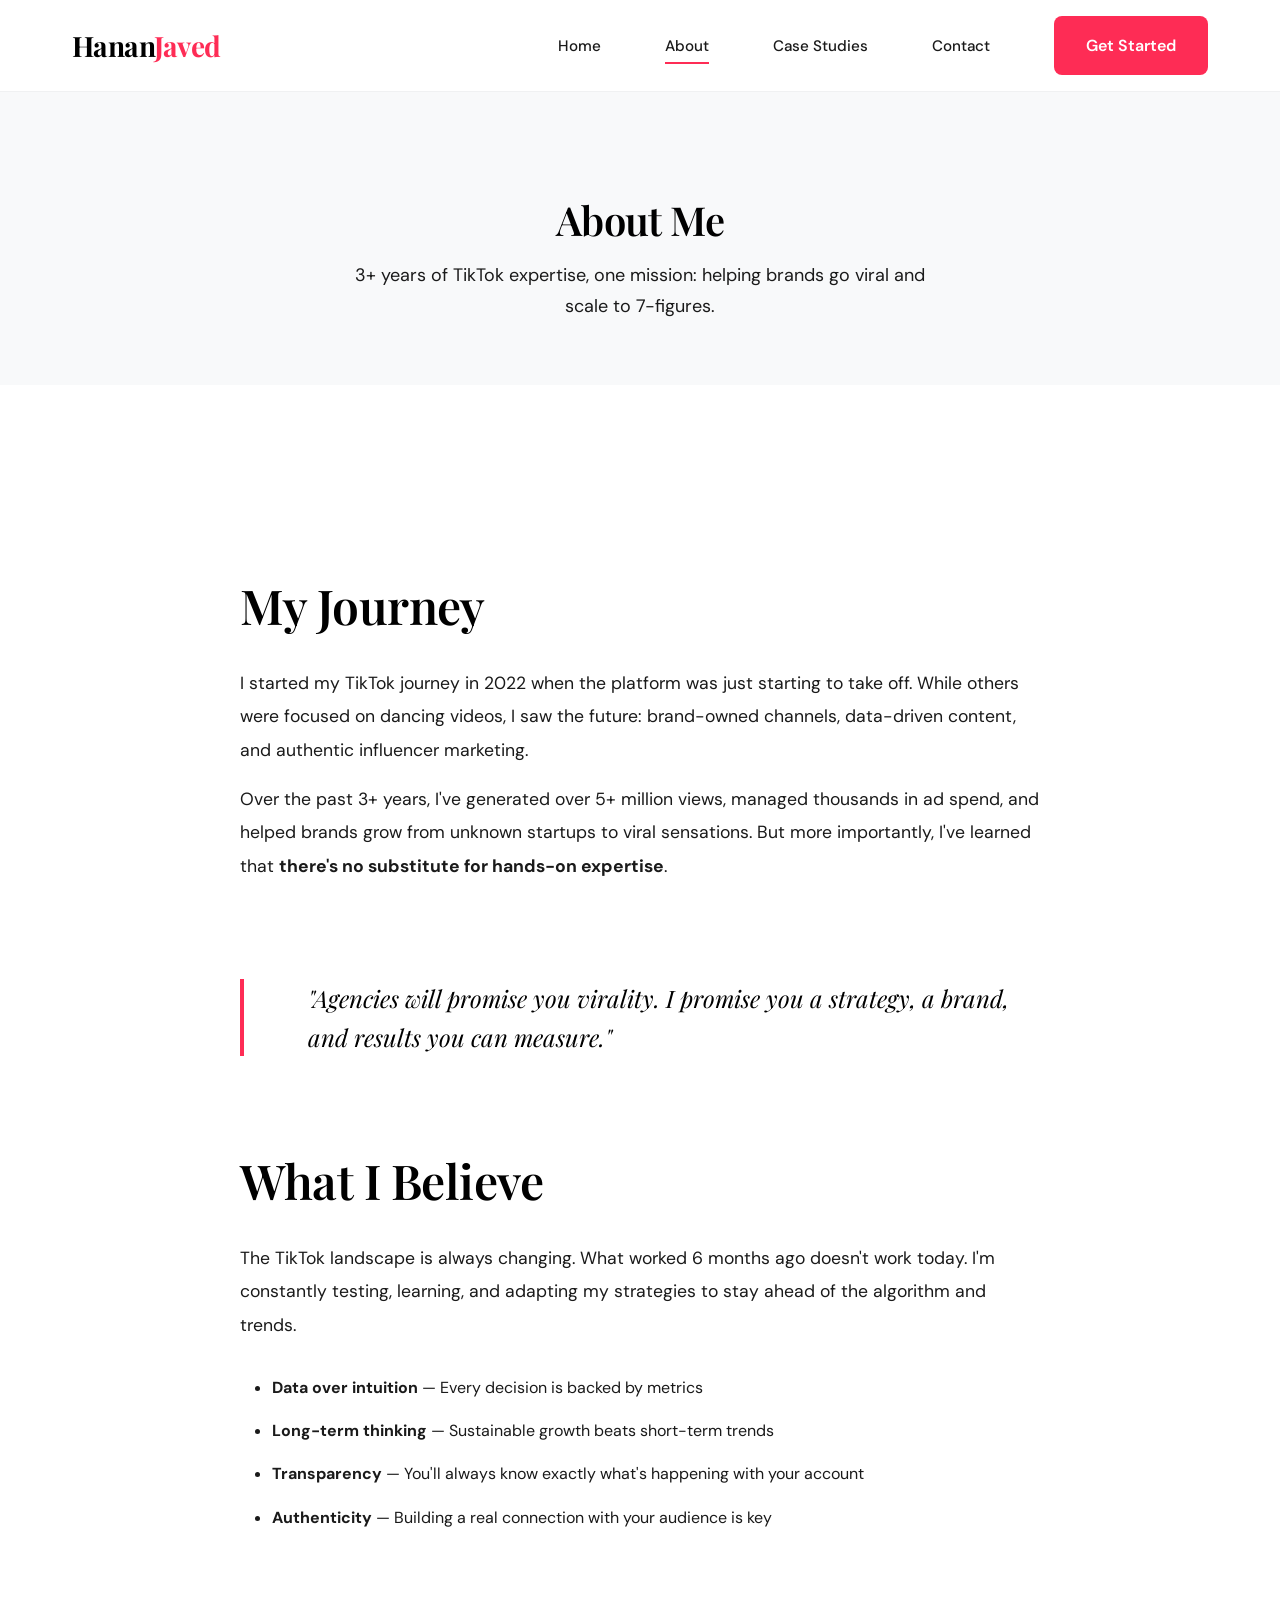
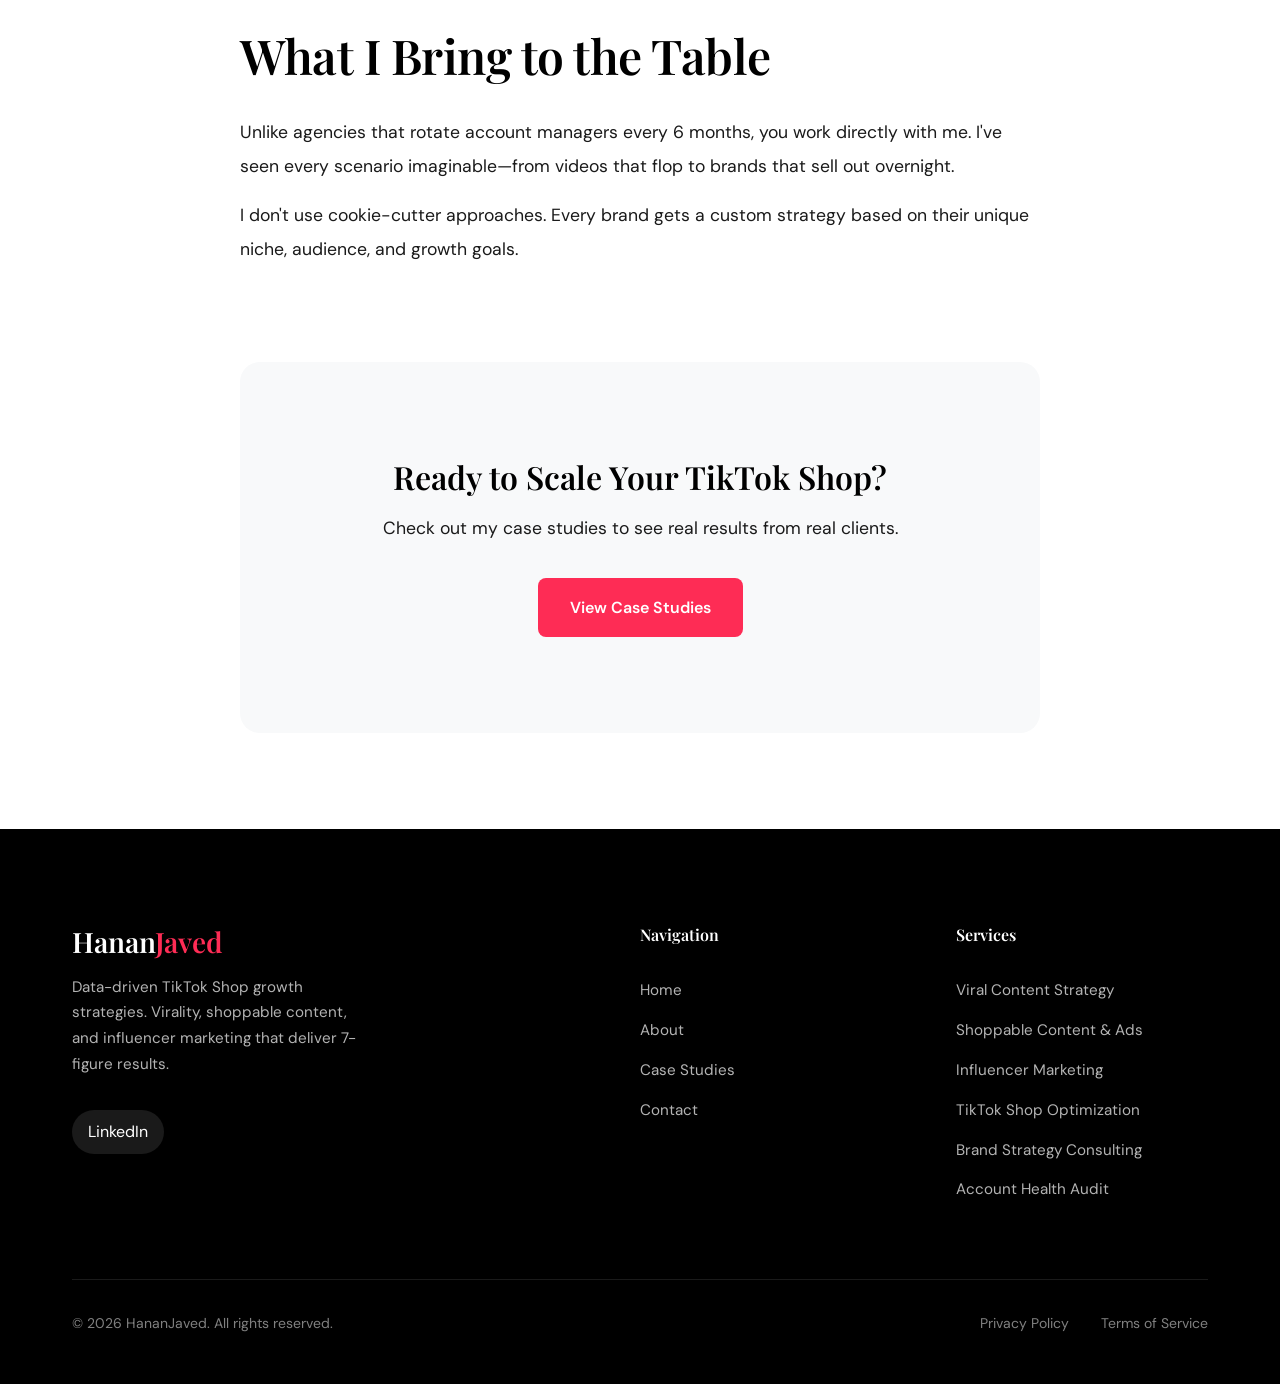
==== about.html @ c7233137 "initial website" ====
<!DOCTYPE html>
<html lang="en">
<head>
  <meta charset="UTF-8">
  <meta name="viewport" content="width=device-width, initial-scale=1.0">
  <meta name="description" content="Learn about my 5+ years of experience scaling brands on TikTok Shop to 7-figures through viral content and influencer marketing.">
  <title>About Me | HananJaved - TikTok Shop Growth Specialist</title>
  <link rel="stylesheet" href="styles.css">
</head>
<body>
  <!-- Navigation -->
  <nav class="nav">
    <div class="container">
      <div class="nav__inner">
        <a href="index.html" class="nav__logo">Hanan<span>Javed</span></a>
        <ul class="nav__links">
          <li><a href="index.html" class="nav__link">Home</a></li>
          <li><a href="about.html" class="nav__link active">About</a></li>
          <li><a href="case-studies.html" class="nav__link">Case Studies</a></li>
          <li><a href="contact.html" class="nav__link">Contact</a></li>
          <li><a href="contact.html" class="btn btn--primary nav__cta">Get Started</a></li>
        </ul>
        <button class="nav__mobile-toggle" aria-label="Toggle menu">
          <span></span>
          <span></span>
          <span></span>
        </button>
      </div>
    </div>
  </nav>

  <!-- Page Header -->
  <header class="page-header">
    <div class="container">
      <h1 class="hidden-element">About Me</h1>
      <p class="hidden-element hidden-element--fade">3+ years of TikTok expertise, one mission: helping brands go viral and scale to 7-figures.</p>
    </div>
  </header>

  <!-- About Content -->
  <section class="about-page">
    <div class="container">
      <div class="about-page__content">
        <h2 class="hidden-element">My Journey</h2>
        <p class="hidden-element hidden-element--fade">I started my TikTok journey in 2022 when the platform was just starting to take off. While others were focused on dancing videos, I saw the future: brand-owned channels, data-driven content, and authentic influencer marketing.</p>
        <p class="hidden-element hidden-element--fade">Over the past 3+ years, I've generated over 5+ million views, managed thousands in ad spend, and helped brands grow from unknown startups to viral sensations. But more importantly, I've learned that <strong>there's no substitute for hands-on expertise</strong>.</p>

        <blockquote class="about-page__quote hidden-element">
          "Agencies will promise you virality. I promise you a strategy, a brand, and results you can measure."
        </blockquote>

        <h2 class="hidden-element">What I Believe</h2>
        <p class="hidden-element hidden-element--fade">The TikTok landscape is always changing. What worked 6 months ago doesn't work today. I'm constantly testing, learning, and adapting my strategies to stay ahead of the algorithm and trends.</p>
        
        <ul class="hidden-element hidden-element--fade">
          <li><strong>Data over intuition</strong> — Every decision is backed by metrics</li>
          <li><strong>Long-term thinking</strong> — Sustainable growth beats short-term trends</li>
          <li><strong>Transparency</strong> — You'll always know exactly what's happening with your account</li>
          <li><strong>Authenticity</strong> — Building a real connection with your audience is key</li>
        </ul>

        <h2 class="hidden-element">What I Bring to the Table</h2>
        <p class="hidden-element hidden-element--fade">Unlike agencies that rotate account managers every 6 months, you work directly with me. I've seen every scenario imaginable—from videos that flop to brands that sell out overnight.</p>
        <p class="hidden-element hidden-element--fade">I don't use cookie-cutter approaches. Every brand gets a custom strategy based on their unique niche, audience, and growth goals.</p>

        <div class="about-page__cta hidden-element">
          <h3>Ready to Scale Your TikTok Shop?</h3>
          <p>Check out my case studies to see real results from real clients.</p>
          <a href="case-studies.html" class="btn btn--primary">View Case Studies</a>
        </div>
      </div>
    </div>
  </section>

  <!-- Footer -->
  <footer class="footer">
    <div class="container">
      <div class="footer__grid">
        <div class="footer__brand">
          <h3>Hanan<span>Javed</span></h3>
          <p>Data-driven TikTok Shop growth strategies. Virality, shoppable content, and influencer marketing that deliver 7-figure results.</p>
          <div class="footer__social">
            <a href="https://www.linkedin.com/in/hanan-j-809ba8284" aria-label="LinkedIn">LinkedIn</a>
          </div>
        </div>
        <div class="footer__column collapsed">
          <h4 class="footer__title">Navigation</h4>
          <ul class="footer__links">
            <li><a href="index.html">Home</a></li>
            <li><a href="about.html">About</a></li>
            <li><a href="case-studies.html">Case Studies</a></li>
            <li><a href="contact.html">Contact</a></li>
          </ul>
        </div>
        <div class="footer__column collapsed">
          <h4 class="footer__title">Services</h4>
          <ul class="footer__links">
            <li><a href="contact.html">Viral Content Strategy</a></li>
            <li><a href="contact.html">Shoppable Content & Ads</a></li>
            <li><a href="contact.html">Influencer Marketing</a></li>
            <li><a href="contact.html">TikTok Shop Optimization</a></li>
            <li><a href="contact.html">Brand Strategy Consulting</a></li>
            <li><a href="contact.html">Account Health Audit</a></li>
          </ul>
        </div>
      </div>
      <div class="footer__bottom">
        <p class="footer__copyright">© 2026 HananJaved. All rights reserved.</p>
        <div class="footer__legal">
          <a href="privacy.html">Privacy Policy</a>
          <a href="terms.html">Terms of Service</a>
        </div>
      </div>
    </div>
  </footer>

  <script src="app.js"></script>
</body>
</html>
---- styles.css ----
/* ========================================
   TIKTOK SHOP GROWTH SPECIALIST PORTFOLIO
   Premium Design System v1.0
   ======================================== */

@import url('https://fonts.googleapis.com/css2?family=Playfair+Display:wght@400;500;600;700&family=DM+Sans:wght@400;500;600;700&display=swap');

:root {
  /* Colors */
  --bg-primary: #FFFFFF;
  --bg-secondary: #F8F9FA;
  --text-primary: #000000;
  --text-secondary: #1A1A1A;
  --accent-action: #FE2C55;
  --accent-secondary: #25F4EE;
  
  /* Typography */
  --font-heading: 'Playfair Display', Georgia, serif;
  --font-body: 'DM Sans', -apple-system, BlinkMacSystemFont, sans-serif;
  
  /* Spacing */
  --space-xs: 0.5rem;
  --space-sm: 1rem;
  --space-md: 2rem;
  --space-lg: 4rem;
  --space-xl: 6rem;
  --space-2xl: 8rem;
  
  /* Transitions */
  --transition-fast: 0.2s ease;
  --transition-smooth: 0.4s cubic-bezier(0.25, 0.8, 0.25, 1);
  --transition-bounce: 0.6s cubic-bezier(0.25, 0.8, 0.25, 1);
  
  /* Shadows */
  --shadow-sm: 0 2px 8px rgba(11, 19, 43, 0.06);
  --shadow-md: 0 4px 20px rgba(11, 19, 43, 0.1);
  --shadow-lg: 0 8px 40px rgba(11, 19, 43, 0.14);
  --shadow-glow: 0 0 40px rgba(255, 153, 0, 0.25);
}

/* Reset & Base */
*, *::before, *::after {
  box-sizing: border-box;
  margin: 0;
  padding: 0;
}

html {
  scroll-behavior: smooth;
  -webkit-font-smoothing: antialiased;
  -moz-osx-font-smoothing: grayscale;
}

body {
  font-family: var(--font-body);
  font-size: 16px;
  line-height: 1.7;
  color: var(--text-secondary);
  background-color: var(--bg-primary);
  overflow-x: hidden;
}

/* Typography */
h1, h2, h3, h4, h5, h6 {
  font-family: var(--font-heading);
  color: var(--text-primary);
  font-weight: 600;
  line-height: 1.2;
}

h1 { font-size: clamp(2.5rem, 5.5vw, 4.5rem); letter-spacing: -0.02em; }
h2 { font-size: clamp(2rem, 4vw, 3rem); letter-spacing: -0.01em; }
h3 { font-size: clamp(1.5rem, 2.5vw, 2rem); }
h4 { font-size: 1.25rem; }

p { margin-bottom: 1rem; }

p:last-child { margin-bottom: 0; }

a {
  color: var(--accent-action);
  text-decoration: none;
  transition: color var(--transition-fast);
  cursor: none;
}

a:hover { color: var(--text-primary); }

img {
  max-width: 100%;
  height: auto;
  display: block;
}

/* Layout */
.container {
  width: 100%;
  max-width: 1200px;
  margin: 0 auto;
  padding: 0 var(--space-md);
}

.section {
  padding: var(--space-xl) 0;
}

.section--alt { background-color: var(--bg-secondary); }

.section--dark {
  background: var(--text-primary);
  color: white;
}

.section--dark h2,
.section--dark h3 {
  color: white;
}

/* Navigation */
.nav {
  position: fixed;
  top: 0;
  left: 0;
  right: 0;
  z-index: 1000;
  background: rgba(255, 255, 255, 0.92);
  backdrop-filter: blur(20px);
  border-bottom: 1px solid rgba(11, 19, 43, 0.06);
  transition: all var(--transition-smooth);
}

.nav.scrolled {
  background: rgba(255, 255, 255, 0.98);
  box-shadow: var(--shadow-sm);
}

.nav__inner {
  display: flex;
  justify-content: center; /* Center the links */
  align-items: center;
  padding: 1rem 0;
  position: relative;
}

.nav__logo {
  font-family: var(--font-heading);
  font-size: 1.75rem;
  font-weight: 700;
  color: var(--text-primary);
  letter-spacing: -0.02em;
  margin-right: auto; /* Push links to center */
}

.nav__logo span { 
  color: var(--accent-action); 
}

.nav__links {
  display: flex;
  gap: var(--space-lg);
  list-style: none;
  align-items: center;
}

.nav__link {
  color: var(--text-secondary);
  font-weight: 500;
  font-size: 0.95rem;
  position: relative;
  padding: 0.5rem 0;
}

.nav__link::after {
  content: '';
  position: absolute;
  bottom: 0;
  left: 0;
  width: 0;
  height: 2px;
  background: var(--accent-action);
  transition: width var(--transition-smooth);
}

.nav__link:hover::after,
.nav__link.active::after { width: 100%; }

.nav__cta {
  display: none;
}

@media (min-width: 768px) {
  .nav__cta { 
    display: block;
    margin-left: auto; /* Push links to center from the other side */
  }
}

/* Mobile Menu */
.nav__mobile-toggle {
  display: none;
  background: none;
  border: none;
  cursor: pointer;
  padding: var(--space-xs);
  z-index: 1001;
}

.nav__mobile-toggle span {
  display: block;
  width: 26px;
  height: 2px;
  background: var(--text-primary);
  margin: 6px 0;
  transition: var(--transition-fast);
}

.nav__mobile-toggle.active span:nth-child(1) {
  transform: rotate(45deg) translate(5px, 5px);
}

.nav__mobile-toggle.active span:nth-child(2) {
  opacity: 0;
}

.nav__mobile-toggle.active span:nth-child(3) {
  transform: rotate(-45deg) translate(5px, -5px);
}

@media (max-width: 767px) {
  /* Navigation */
  .nav__inner {
    padding: 0.75rem 0;
    position: relative;
    display: flex;
    justify-content: center;
    align-items: center;
  }
  
  .nav__logo {
    font-size: 1.35rem;
    margin: 0 auto;
    text-align: center;
  }
  
  /* Show mobile toggle */
  .nav__mobile-toggle { 
    display: flex !important;
    flex-direction: column !important;
    justify-content: center !important;
    align-items: center !important;
    width: 40px !important;
    height: 40px !important;
    background: rgba(11, 19, 43, 0.05) !important; /* Very subtle background to show button area */
    border: 1px solid rgba(11, 19, 43, 0.1) !important;
    border-radius: 50% !important;
    cursor: pointer !important;
    z-index: 1002 !important;
    position: absolute !important;
    right: 1rem !important;
    top: 50% !important;
    transform: translateY(-50%) !important;
  }
  
  .nav__mobile-toggle span {
    display: block !important;
    width: 22px !important;
    height: 2.5px !important;
    background-color: var(--text-primary) !important;
    margin: 3px 0 !important;
    transition: all 0.3s ease !important;
    border-radius: 2px !important;
    position: relative !important;
    opacity: 1 !important;
    visibility: visible !important;
  }
  
  .nav__mobile-toggle.active span:nth-child(1) {
    transform: translate(-50%, -50%) rotate(45deg) !important;
    position: absolute !important;
    top: 50% !important;
    left: 50% !important;
    margin: 0 !important;
  }
  
  .nav__mobile-toggle.active span:nth-child(2) {
    opacity: 0 !important;
  }
  
  .nav__mobile-toggle.active span:nth-child(3) {
    transform: translate(-50%, -50%) rotate(-45deg) !important;
    position: absolute !important;
    top: 50% !important;
    left: 50% !important;
    margin: 0 !important;
  }
  
  /* Mobile Navigation Links */
  .nav__links {
    display: flex !important;
    position: fixed !important;
    top: 0 !important;
    left: 0 !important;
    right: 0 !important;
    bottom: 0 !important;
    width: 100% !important;
    height: 100vh !important;
    background: linear-gradient(180deg, var(--bg-primary) 0%, var(--bg-secondary) 100%) !important;
    flex-direction: column !important;
    justify-content: center !important;
    align-items: center !important;
    padding: 100px 2rem 3rem !important;
    gap: 0 !important;
    transform: translateX(100%) !important;
    opacity: 0 !important;
    pointer-events: none !important;
    transition: all 0.4s ease !important;
    z-index: 1000 !important;
    overflow-y: auto !important;
  }
  
  .nav__links.open {
    transform: translateX(0) !important;
    opacity: 1 !important;
    pointer-events: all !important;
  }
  
  .nav__links li {
    width: 100%;
    max-width: 300px;
    text-align: center;
    border-bottom: 1px solid rgba(11, 19, 43, 0.1);
    list-style: none;
  }
  
  .nav__links li:last-child {
    border-bottom: none;
  }
  
  .nav__link {
    display: block;
    font-size: 1.5rem;
    font-weight: 600;
    color: var(--text-primary);
    padding: 1.25rem 0;
    width: 100%;
    text-decoration: none;
    transition: color 0.2s;
  }
  
  .nav__link:hover {
    color: var(--accent-action);
  }
  
  .nav__link::after {
    display: none;
  }
  
  .nav__links .nav__cta {
    display: inline-flex !important;
    margin-top: 1.5rem;
    width: 100%;
    max-width: 280px;
    justify-content: center;
    text-decoration: none;
  }
}

/* Buttons */
.btn {
  display: inline-flex;
  align-items: center;
  justify-content: center;
  padding: 1rem 2rem;
  font-family: var(--font-body);
  font-size: 1rem;
  font-weight: 600;
  border: none;
  border-radius: 8px;
  cursor: pointer;
  transition: all 0.3s cubic-bezier(0.25, 0.8, 0.25, 1);
  position: relative;
  overflow: hidden;
}

.btn::before {
  content: '';
  position: absolute;
  top: 0;
  left: 0;
  right: 0;
  bottom: 0;
  background: linear-gradient(45deg, transparent 40%, rgba(255,255,255,0.2) 50%, transparent 60%);
  transform: translateX(-100%);
  transition: transform 0.6s;
}

.btn:hover::before {
  transform: translateX(100%);
}

.btn--primary {
  background: var(--accent-action);
  color: white;
}

.btn--primary:hover {
  transform: scale(1.03);
  box-shadow: var(--shadow-glow);
}

.btn--primary:active {
  transform: scale(0.98);
}

.btn--secondary {
  background: transparent;
  color: var(--text-primary);
  border: 2px solid var(--text-primary);
}

.btn--secondary:hover {
  background: var(--text-primary);
  color: white;
  transform: scale(1.03);
}

.btn--secondary:active {
  transform: scale(0.98);
}

/* Hero Section */
.hero {
  min-height: 100vh;
  display: flex;
  align-items: center;
  padding-top: 100px;
  background: linear-gradient(180deg, var(--bg-primary) 0%, var(--bg-secondary) 100%);
  position: relative;
  overflow: hidden;
}

.hero::before {
  content: '';
  position: absolute;
  top: -30%;
  right: -10%;
  width: 800px;
  height: 800px;
  background: radial-gradient(circle, rgba(255, 153, 0, 0.06) 0%, transparent 70%);
  border-radius: 50%;
}

.hero::after {
  content: '';
  position: absolute;
  bottom: 0;
  left: 0;
  right: 0;
  height: 150px;
  background: linear-gradient(to top, var(--bg-secondary), transparent);
}

.hero__content {
  max-width: 600px;
  position: relative;
  z-index: 1;
}

.hero__badge {
  display: inline-flex;
  align-items: center;
  gap: 0.5rem;
  padding: 0.5rem 1rem;
  background: rgba(255, 153, 0, 0.1);
  color: var(--accent-action);
  font-weight: 600;
  font-size: 0.85rem;
  border-radius: 50px;
  margin-bottom: var(--space-md);
  border: 1px solid rgba(255, 153, 0, 0.2);
}

.hero__badge::before {
  content: '★';
}

.hero__title {
  margin-bottom: var(--space-md);
  line-height: 1.1;
}

.hero__title .highlight {
  color: var(--accent-action);
  position: relative;
}

.hero__title .highlight::after {
  content: '';
  position: absolute;
  bottom: 5px;
  left: 0;
  right: 0;
  height: 8px;
  background: rgba(255, 153, 0, 0.2);
  z-index: -1;
}

.hero__subtitle {
  font-size: 1.25rem;
  color: var(--text-secondary);
  margin-bottom: var(--space-lg);
  max-width: 550px;
  line-height: 1.8;
}

.hero__ctas {
  display: flex;
  gap: var(--space-sm);
  flex-wrap: wrap;
}

/* Hero Visual Elements */
.hero > .container {
  display: flex;
  align-items: center;
  justify-content: space-between;
  width: 100%;
  position: relative;
  z-index: 1;
}

.hero__visuals {
  position: relative;
  width: 450px;
  height: 400px;
  display: none;
}

/* Mobile stats - hidden on desktop */
.hero__mobile-stats {
  display: none;
}

@media (min-width: 992px) {
  .hero__visuals {
    display: block;
  }
  
  .hero__mobile-stats {
    display: none;
  }
}

.hero__stat-card {
  position: absolute;
  background: white;
  padding: 1.25rem 1.5rem;
  border-radius: 12px;
  box-shadow: var(--shadow-md);
  z-index: 2;
}

.hero__stat-card--1 {
  top: 10%;
  right: 10%;
  animation: float 4s ease-in-out infinite;
}

.hero__stat-card--2 {
  top: 45%;
  right: 0;
  animation: float 4s ease-in-out infinite 0.5s;
}

.hero__stat-card--3 {
  bottom: 10%;
  right: 20%;
  animation: float 4s ease-in-out infinite 1s;
}

.hero__stat-card--4 {
  bottom: 40%;
  right: 35%;
  animation: float 4s ease-in-out infinite 1.5s;
}

.hero__stat-value {
  font-family: var(--font-heading);
  font-size: 1.75rem;
  font-weight: 700;
  color: var(--accent-action);
  line-height: 1;
}

.hero__stat-label {
  font-size: 0.8rem;
  color: var(--text-secondary);
  margin-top: 0.25rem;
}

.hero__shape {
  position: absolute;
  border-radius: 50%;
  opacity: 0.6;
}

.hero__shape--1 {
  width: 120px;
  height: 120px;
  background: linear-gradient(135deg, rgba(255, 153, 0, 0.2) 0%, rgba(255, 153, 0, 0.05) 100%);
  top: 20%;
  right: 30%;
  animation: pulse 3s ease-in-out infinite;
}

.hero__shape--2 {
  width: 80px;
  height: 80px;
  background: linear-gradient(135deg, rgba(35, 47, 62, 0.1) 0%, rgba(35, 47, 62, 0.02) 100%);
  bottom: 30%;
  right: 10%;
  animation: pulse 3s ease-in-out infinite 0.5s;
}

.hero__shape--3 {
  width: 50px;
  height: 50px;
  background: linear-gradient(135deg, rgba(255, 153, 0, 0.15) 0%, rgba(255, 153, 0, 0.02) 100%);
  top: 60%;
  right: 40%;
  animation: pulse 3s ease-in-out infinite 1s;
}

@keyframes float {
  0%, 100% { transform: translateY(0); }
  50% { transform: translateY(-10px); }
}

@keyframes pulse {
  0%, 100% { transform: scale(1); opacity: 0.6; }
  50% { transform: scale(1.05); opacity: 0.8; }
}

.hero__scroll {
  position: absolute;
  bottom: 2rem;
  left: 50%;
  transform: translateX(-50%);
  display: flex;
  flex-direction: column;
  align-items: center;
  gap: 0.5rem;
  color: var(--text-secondary);
  font-size: 0.85rem;
  animation: float 2s ease-in-out infinite;
}

.hero__scroll-line {
  width: 1px;
  height: 40px;
  background: linear-gradient(to bottom, var(--accent-action), transparent);
}

@keyframes float {
  0%, 100% { transform: translateX(-50%) translateY(0); }
  50% { transform: translateX(-50%) translateY(8px); }
}

/* About Section */
.about {
  background: var(--bg-primary);
}

.about__grid {
  display: grid;
  grid-template-columns: 1fr;
  gap: var(--space-xl);
  align-items: center;
}

@media (min-width: 768px) {
  .about__grid {
    grid-template-columns: 1fr 1.2fr;
  }
}

.about__image {
  position: relative;
}

.about__image-wrapper {
  position: relative;
  border-radius: 16px;
  overflow: hidden;
  box-shadow: var(--shadow-lg);
}

.about__image-wrapper img {
  width: 100%;
  height: 500px;
  object-fit: cover;
  filter: grayscale(10%);
  transition: filter var(--transition-smooth);
}

.about__image-wrapper:hover img {
  filter: grayscale(0%);
}

.about__image-accent {
  position: absolute;
  top: 20px;
  left: 20px;
  right: -20px;
  bottom: -20px;
  border: 3px solid var(--accent-action);
  border-radius: 16px;
  z-index: -1;
}

.about__years {
  position: absolute;
  bottom: -20px;
  right: -20px;
  background: var(--accent-action);
  color: white;
  padding: 1.5rem 2rem;
  border-radius: 12px;
  box-shadow: var(--shadow-md);
}

.about__years-number {
  font-family: var(--font-heading);
  font-size: 2.5rem;
  font-weight: 700;
  line-height: 1;
}

.about__years-label {
  font-size: 0.85rem;
  opacity: 0.9;
}

.about__content h2 {
  margin-bottom: var(--space-md);
}

.about__content p {
  font-size: 1.1rem;
  margin-bottom: var(--space-md);
  color: var(--text-secondary);
}

.about__content .highlight-text {
  font-size: 1.25rem;
  color: var(--text-primary);
  font-weight: 500;
  border-left: 3px solid var(--accent-action);
  padding-left: var(--space-md);
  margin: var(--space-lg) 0;
}

/* Expertise Section */
.expertise {
  background: var(--bg-secondary);
}

.expertise__header {
  text-align: center;
  max-width: 600px;
  margin: 0 auto var(--space-xl);
}

.expertise__grid {
  display: grid;
  grid-template-columns: repeat(2, 1fr);
  gap: var(--space-md);
}

@media (min-width: 768px) {
  .expertise__grid {
    grid-template-columns: repeat(4, 1fr);
  }
}

.expertise-card {
  background: var(--bg-primary);
  padding: var(--space-lg) var(--space-md);
  border-radius: 16px;
  text-align: center;
  box-shadow: var(--shadow-sm);
  border: 1px solid rgba(11, 19, 43, 0.04);
  transition: all var(--transition-smooth);
}

.expertise-card:hover {
  transform: translateY(-8px);
  box-shadow: var(--shadow-md);
  border-color: rgba(255, 153, 0, 0.2);
}

.expertise-card__icon {
  width: 64px;
  height: 64px;
  background: linear-gradient(135deg, rgba(255, 153, 0, 0.1) 0%, rgba(255, 153, 0, 0.05) 100%);
  border-radius: 16px;
  display: flex;
  align-items: center;
  justify-content: center;
  margin: 0 auto var(--space-md);
}

.expertise-card__icon svg {
  width: 32px;
  height: 32px;
  stroke: var(--accent-action);
}

.expertise-card h4 {
  margin-bottom: var(--space-xs);
  font-size: 1.1rem;
}

.expertise-card p {
  font-size: 0.9rem;
  color: var(--text-secondary);
  margin-bottom: 0;
  line-height: 1.6;
}

/* Case Studies Section */
.case-studies {
  background: var(--bg-primary);
}

.case-studies__header {
  text-align: center;
  max-width: 600px;
  margin: 0 auto var(--space-xl);
}

.case-study {
  display: grid;
  grid-template-columns: 1fr;
  gap: var(--space-xl);
  margin-bottom: var(--space-2xl);
  align-items: center;
}

.case-study:last-child {
  margin-bottom: 0;
}

@media (min-width: 768px) {
  .case-study {
    grid-template-columns: 1fr 1fr;
  }
  .case-study:nth-child(even) .case-study__image {
    order: 2;
  }
}

.case-study__image {
  position: relative;
  border-radius: 20px;
  overflow: hidden;
  box-shadow: var(--shadow-lg);
}

.case-study__image img {
  width: 100%;
  height: auto;
  transition: transform var(--transition-smooth);
}

.case-study:hover .case-study__image img {
  transform: scale(1.05);
}

.case-study__content h3 {
  margin-bottom: var(--space-sm);
}

.case-study__label {
  display: inline-block;
  font-size: 0.75rem;
  font-weight: 600;
  text-transform: uppercase;
  letter-spacing: 1px;
  color: var(--accent-action);
  margin-bottom: var(--space-xs);
}

.case-study__description {
  font-size: 1rem;
  color: var(--text-secondary);
  margin-bottom: var(--space-md);
}

.case-study__metrics {
  display: grid;
  grid-template-columns: repeat(2, 1fr);
  gap: var(--space-sm);
  padding: var(--space-md);
  background: var(--bg-secondary);
  border-radius: 12px;
}

.case-study__metric {
  text-align: center;
  padding: var(--space-sm);
}

.case-study__metric-value {
  font-family: var(--font-heading);
  font-size: 2rem;
  font-weight: 700;
  color: var(--accent-action);
  line-height: 1;
}

.case-study__metric-value .suffix {
  font-size: 1rem;
}

.case-study__metric-label {
  font-size: 0.8rem;
  color: var(--text-secondary);
  margin-top: 0.25rem;
}

/* Testimonials Section */
.testimonials {
  background: var(--bg-secondary);
}

.testimonials__header {
  text-align: center;
  max-width: 600px;
  margin: 0 auto var(--space-xl);
}

.testimonials__grid {
  display: grid;
  grid-template-columns: 1fr;
  gap: var(--space-md);
}

@media (min-width: 768px) {
  .testimonials__grid {
    grid-template-columns: repeat(3, 1fr);
  }
}

.testimonial {
  background: var(--bg-primary);
  padding: var(--space-lg);
  border-radius: 16px;
  box-shadow: var(--shadow-sm);
  transition: all var(--transition-smooth);
  position: relative;
}

.testimonial::before {
  content: '"';
  position: absolute;
  top: 1rem;
  left: 1.5rem;
  font-family: var(--font-heading);
  font-size: 4rem;
  color: var(--accent-action);
  opacity: 0.15;
  line-height: 1;
}

.testimonial:hover {
  transform: translateY(-5px);
  box-shadow: var(--shadow-md);
}

.testimonial__text {
  font-style: italic;
  margin-bottom: var(--space-md);
  position: relative;
  z-index: 1;
  line-height: 1.8;
}

.testimonial__author {
  display: flex;
  align-items: center;
  gap: var(--space-sm);
}

.testimonial__avatar {
  width: 48px;
  height: 48px;
  border-radius: 50%;
  background: linear-gradient(135deg, var(--accent-action) 0%, #ffb347 100%);
  display: flex;
  align-items: center;
  justify-content: center;
  font-weight: 700;
  color: white;
  font-size: 1rem;
}

.testimonial__info {
  flex: 1;
}

.testimonial__name {
  font-weight: 600;
  color: var(--text-primary);
}

.testimonial__role {
  font-size: 0.85rem;
  color: var(--text-secondary);
}

/* Testimonial Carousel */
.testimonial-carousel {
  position: relative;
  overflow: hidden;
  padding: 0 1rem;
}

.testimonial-carousel__track {
  display: flex;
  gap: var(--space-md);
  overflow-x: auto;
  scroll-snap-type: x mandatory;
  scroll-behavior: smooth;
  -webkit-overflow-scrolling: touch;
  padding: 1rem 0.5rem;
  scrollbar-width: none;
}

.testimonial-carousel__track::-webkit-scrollbar {
  display: none;
}

.testimonial-carousel__track .testimonial {
  flex: 0 0 calc(100% - 2rem);
  scroll-snap-align: center;
  min-height: 280px;
}

@media (min-width: 640px) {
  .testimonial-carousel__track .testimonial {
    flex: 0 0 calc(50% - 1rem);
  }
}

@media (min-width: 1024px) {
  .testimonial-carousel__track .testimonial {
    flex: 0 0 calc(33.333% - 1rem);
  }
}

.testimonial-carousel__controls {
  display: flex;
  align-items: center;
  justify-content: center;
  gap: var(--space-md);
  margin-top: var(--space-lg);
}

.testimonial-carousel__btn {
  width: 48px;
  height: 48px;
  border-radius: 50%;
  background: var(--bg-primary);
  border: 2px solid var(--text-primary);
  color: var(--text-primary);
  font-size: 1.25rem;
  cursor: pointer;
  transition: all var(--transition-fast);
  display: flex;
  align-items: center;
  justify-content: center;
}

.testimonial-carousel__btn:hover {
  background: var(--accent-action);
  border-color: var(--accent-action);
  color: white;
}

.testimonial-carousel__dots {
  display: flex;
  gap: 0.5rem;
}

.testimonial-carousel__dot {
  width: 10px;
  height: 10px;
  border-radius: 50%;
  background: rgba(11, 19, 43, 0.2);
  cursor: pointer;
  transition: all var(--transition-fast);
}

.testimonial-carousel__dot.active {
  background: var(--accent-action);
  transform: scale(1.2);
}

/* CTA Section */
.cta {
  background: var(--text-primary);
  color: white;
  text-align: center;
  padding: var(--space-2xl) 0;
  position: relative;
  overflow: hidden;
}

.cta::before {
  content: '';
  position: absolute;
  top: -50%;
  left: -20%;
  width: 600px;
  height: 600px;
  background: radial-gradient(circle, rgba(255, 153, 0, 0.15) 0%, transparent 70%);
  border-radius: 50%;
}

.cta::after {
  content: '';
  position: absolute;
  bottom: -30%;
  right: -10%;
  width: 500px;
  height: 500px;
  background: radial-gradient(circle, rgba(255, 153, 0, 0.1) 0%, transparent 70%);
  border-radius: 50%;
}

.cta__content {
  position: relative;
  z-index: 1;
  max-width: 600px;
  margin: 0 auto;
}

.cta h2 {
  color: white;
  margin-bottom: var(--space-md);
}

.cta p {
  font-size: 1.1rem;
  opacity: 0.85;
  margin-bottom: var(--space-lg);
}

.cta__form {
  display: grid;
  grid-template-columns: 1fr;
  gap: var(--space-sm);
  max-width: 450px;
  margin: 0 auto;
}

@media (min-width: 500px) {
  .cta__form {
    grid-template-columns: 1fr 1fr;
  }
  .cta__form .btn {
    grid-column: span 2;
  }
}

.cta__form input,
.cta__form select {
  padding: 0.9rem 1rem;
  font-family: var(--font-body);
  font-size: 1rem;
  border: 2px solid rgba(255, 255, 255, 0.2);
  border-radius: 8px;
  background: rgba(255, 255, 255, 0.1);
  color: white;
  transition: all var(--transition-fast);
}

.cta__form input::placeholder {
  color: rgba(255, 255, 255, 0.5);
}

.cta__form input:focus,
.cta__form select:focus {
  outline: none;
  border-color: var(--accent-action);
  background: rgba(255, 255, 255, 0.15);
}

.cta__form select {
  cursor: pointer;
  appearance: none;
  background-image: url("data:image/svg+xml,%3Csvg xmlns='http://www.w3.org/2000/svg' width='12' height='12' viewBox='0 0 12 12'%3E%3Cpath fill='white' d='M6 8L1 3h10z'/%3E%3C/svg%3E");
  background-repeat: no-repeat;
  background-position: right 1rem center;
}

.cta__form select option {
  background: var(--text-primary);
  color: white;
}

/* Footer */
.footer {
  background: var(--text-primary);
  color: white;
  padding: var(--space-xl) 0 var(--space-md);
}

.footer__grid {
  display: grid;
  grid-template-columns: 1fr;
  gap: var(--space-lg);
  margin-bottom: var(--space-lg);
}

@media (min-width: 768px) {
  .footer__grid {
    grid-template-columns: 2fr 1fr 1fr;
  }
}

.footer__brand h3 {
  color: white;
  margin-bottom: var(--space-sm);
  font-size: 1.75rem;
}

.footer__brand h3 span {
  color: var(--accent-action);
}

.footer__brand p {
  color: rgba(255, 255, 255, 0.7);
  max-width: 300px;
  font-size: 0.95rem;
}

.footer__title {
  color: white;
  font-size: 1rem;
  margin-bottom: var(--space-md);
  font-weight: 600;
}

.footer__links {
  list-style: none;
}

.footer__links li {
  margin-bottom: 0.75rem;
}

.footer__links a {
  color: rgba(255, 255, 255, 0.7);
  font-size: 0.95rem;
  transition: color var(--transition-fast);
}

.footer__links a:hover {
  color: var(--accent-action);
}

.footer__social {
  display: flex;
  gap: var(--space-sm);
  margin-top: var(--space-md);
}

.footer__social a {
  padding: 0 16px;
  height: 44px;
  background: rgba(255, 255, 255, 0.1);
  border-radius: 22px;
  display: flex;
  align-items: center;
  justify-content: center;
  color: white;
  transition: all var(--transition-fast);
}

.footer__social a:hover {
  background: var(--accent-action);
  transform: translateY(-3px);
}

.footer__bottom {
  padding-top: var(--space-md);
  border-top: 1px solid rgba(255, 255, 255, 0.1);
  display: flex;
  flex-direction: column;
  gap: var(--space-sm);
  text-align: center;
}

@media (min-width: 768px) {
  .footer__bottom {
    flex-direction: row;
    justify-content: space-between;
    text-align: left;
  }
}

.footer__copyright {
  color: rgba(255, 255, 255, 0.5);
  font-size: 0.875rem;
}

.footer__legal {
  display: flex;
  gap: var(--space-md);
}

.footer__legal a {
  color: rgba(255, 255, 255, 0.5);
  font-size: 0.875rem;
}

.footer__legal a:hover {
  color: var(--accent-action);
}

/* Page Header (for sub-pages) */
.page-header {
  padding: calc(100px + var(--space-xl)) 0 var(--space-lg);
  background: var(--bg-secondary);
  text-align: center;
}

.page-header h1 {
  font-size: clamp(1.75rem, 4vw, 2.5rem);
  margin-bottom: var(--space-sm);
}

.page-header p {
  max-width: 600px;
  margin: 0 auto;
  font-size: 1.125rem;
  color: var(--text-secondary);
}

/* About Page */
.about-page {
  padding: var(--space-xl) 0;
}

.about-page__content {
  max-width: 800px;
  margin: 0 auto;
}

.about-page__content h2 {
  margin-top: var(--space-xl);
  margin-bottom: var(--space-md);
}

.about-page__content p {
  font-size: 1.1rem;
  line-height: 1.9;
}

.about-page__content ul {
  margin: var(--space-md) 0;
  padding-left: var(--space-md);
}

.about-page__content li {
  margin-bottom: var(--space-sm);
  line-height: 1.7;
}

.about-page__quote {
  font-family: var(--font-heading);
  font-size: 1.5rem;
  font-style: italic;
  color: var(--text-primary);
  border-left: 4px solid var(--accent-action);
  padding-left: var(--space-lg);
  margin: var(--space-xl) 0;
  line-height: 1.6;
}

.about-page__cta {
  text-align: center;
  margin-top: var(--space-xl);
  padding: var(--space-xl);
  background: var(--bg-secondary);
  border-radius: 20px;
}

.about-page__cta h3 {
  margin-bottom: var(--space-sm);
}

.about-page__cta p {
  margin-bottom: var(--space-md);
  color: var(--text-secondary);
}

/* Case Studies Grid */
.case-studies-grid {
  padding: var(--space-xl) 0;
}

.case-studies__cards {
  display: grid;
  grid-template-columns: 1fr;
  gap: var(--space-md);
}

@media (min-width: 768px) {
  .case-studies__cards {
    grid-template-columns: repeat(2, 1fr);
  }
}

.case-card {
  background: var(--bg-primary);
  border-radius: 20px;
  overflow: hidden;
  box-shadow: var(--shadow-sm);
  transition: all var(--transition-smooth);
  border: 1px solid rgba(11, 19, 43, 0.04);
}

.case-card:hover {
  transform: translateY(-8px);
  box-shadow: var(--shadow-md);
  border-color: rgba(255, 153, 0, 0.15);
}

.case-card__image {
  height: 220px;
  overflow: hidden;
  position: relative;
}

.case-card__image img {
  width: 100%;
  height: 100%;
  object-fit: cover;
  transition: transform var(--transition-smooth);
}

.case-card:hover .case-card__image img {
  transform: scale(1.08);
}

.case-card__content {
  padding: var(--space-md);
}

.case-card h3 {
  font-size: 1.25rem;
  margin-bottom: var(--space-xs);
}

.case-card__description {
  font-size: 0.95rem;
  color: var(--text-secondary);
  margin-bottom: var(--space-md);
  line-height: 1.6;
}

.case-card__metrics {
  display: flex;
  gap: var(--space-md);
  padding-top: var(--space-sm);
  border-top: 1px solid rgba(11, 19, 43, 0.08);
}

.case-card__metric {
  font-size: 0.85rem;
}

.case-card__metric strong {
  display: block;
  color: var(--accent-action);
  font-size: 1.1rem;
  font-weight: 700;
}

/* Contact Page */
.contact-page {
  padding: var(--space-xl) 0;
}

.contact-page__wrapper {
  display: grid;
  grid-template-columns: 1fr;
  gap: var(--space-xl);
}

@media (min-width: 768px) {
  .contact-page__wrapper {
    grid-template-columns: 1fr 1fr;
  }
}

.contact-page__info h2 {
  margin-bottom: var(--space-md);
}

.contact-page__info > p {
  font-size: 1.1rem;
  margin-bottom: var(--space-lg);
}

.contact-page__details {
  list-style: none;
  margin-bottom: var(--space-lg);
}

.contact-page__details li {
  display: flex;
  align-items: center;
  gap: var(--space-sm);
  padding: var(--space-sm) 0;
  font-size: 1rem;
}

.contact-page__details span {
  color: var(--accent-action);
  font-size: 1.25rem;
}

.contact-page__form-container {
  background: var(--bg-primary);
  padding: var(--space-xl);
  border-radius: 20px;
  box-shadow: var(--shadow-md);
  border: 1px solid rgba(11, 19, 43, 0.06);
}

.form-group {
  margin-bottom: var(--space-md);
}

.form-group label {
  display: block;
  font-weight: 500;
  margin-bottom: var(--space-xs);
  color: var(--text-primary);
}

.form-group input,
.form-group select,
.form-group textarea {
  width: 100%;
  padding: 0.9rem 1rem;
  font-family: var(--font-body);
  font-size: 1rem;
  border: 2px solid rgba(11, 19, 43, 0.1);
  border-radius: 8px;
  background: var(--bg-primary);
  transition: border-color var(--transition-fast);
}

.form-group input:focus,
.form-group select:focus,
.form-group textarea:focus {
  outline: none;
  border-color: var(--accent-action);
}

.form-group textarea {
  min-height: 140px;
  resize: vertical;
}

.form-group select {
  cursor: pointer;
  appearance: none;
  background-image: url("data:image/svg+xml,%3Csvg xmlns='http://www.w3.org/2000/svg' width='12' height='12' viewBox='0 0 12 12'%3E%3Cpath fill='%230B132B' d='M6 8L1 3h10z'/%3E%3C/svg%3E");
  background-repeat: no-repeat;
  background-position: right 1rem center;
}

/* Animations */
.hidden-element {
  opacity: 0;
  transform: translateY(30px);
  transition: opacity 0.7s ease, transform 0.7s ease;
}

.hidden-element.in-view {
  opacity: 1;
  transform: translateY(0);
}

.hidden-element--fade {
  opacity: 0;
  transition: opacity 0.8s ease;
}

.hidden-element--fade.in-view {
  opacity: 1;
}

.hidden-element--left {
  opacity: 0;
  transform: translateX(-50px);
  transition: opacity 0.6s ease, transform 0.6s ease;
}

.hidden-element--left.in-view {
  opacity: 1;
  transform: translateX(0);
}

.hidden-element--right {
  opacity: 0;
  transform: translateX(50px);
  transition: opacity 0.6s ease, transform 0.6s ease;
}

.hidden-element--right.in-view {
  opacity: 1;
  transform: translateX(0);
}

/* Utility Classes */
.text-center { text-align: center; }
.text-accent { color: var(--accent-action); }
.mb-0 { margin-bottom: 0; }
.mt-md { margin-top: var(--space-md); }
.mb-md { margin-bottom: var(--space-md); }

/* Selection */
::selection {
  background: var(--accent-action);
  color: white;
}

/* ========================================
   MOBILE RESPONSIVE STYLES
   ======================================== */

/* Base Mobile Styles */
@media (max-width: 767px) {
  /* Typography */
  h1 { font-size: 2rem; }
  h2 { font-size: 1.75rem; }
  h3 { font-size: 1.35rem; }
  
  .container {
    padding: 0 1rem;
  }
  
  .section {
    padding: 3rem 0;
  }
  
  /* Navigation */
  .nav {
    background: rgba(255, 255, 255, 0.98);
  }
  
  .nav__inner {
    padding: 0.75rem 0;
    position: relative;
    display: flex;
    justify-content: center;
    align-items: center;
  }
  
  .nav__logo {
    font-size: 1.35rem;
    margin: 0 auto;
    text-align: center;
  }
  
  /* Hide desktop nav elements on mobile */
  .nav__cta {
    display: none !important;
  }
  
  /* Mobile Navigation - Ensure proper display */
  .nav__mobile-toggle { 
    display: flex !important;
    flex-direction: column !important;
    justify-content: center !important;
    align-items: center !important;
    width: 40px !important;
    height: 40px !important;
    background: rgba(11, 19, 43, 0.05) !important; /* Very subtle background to show button area */
    border: 1px solid rgba(11, 19, 43, 0.1) !important;
    border-radius: 50% !important;
    cursor: pointer !important;
    z-index: 1002 !important;
    position: absolute !important;
    right: 1rem !important;
    top: 50% !important;
    transform: translateY(-50%) !important;
  }
  
  .nav__mobile-toggle span {
    display: block !important;
    width: 22px !important;
    height: 2.5px !important;
    background-color: var(--text-primary) !important;
    margin: 3px 0 !important;
    transition: all 0.3s ease !important;
    border-radius: 2px !important;
    position: relative !important;
    opacity: 1 !important;
    visibility: visible !important;
  }
  
  .nav__mobile-toggle.active span:nth-child(1) {
    transform: translate(-50%, -50%) rotate(45deg) !important;
    position: absolute !important;
    top: 50% !important;
    left: 50% !important;
    margin: 0 !important;
  }
  
  .nav__mobile-toggle.active span:nth-child(2) {
    opacity: 0 !important;
  }
  
  .nav__mobile-toggle.active span:nth-child(3) {
    transform: translate(-50%, -50%) rotate(-45deg) !important;
    position: absolute !important;
    top: 50% !important;
    left: 50% !important;
    margin: 0 !important;
  }
  
  .nav__links {
    display: flex !important;
    position: fixed !important;
    top: 0 !important;
    left: 0 !important;
    right: 0 !important;
    bottom: 0 !important;
    width: 100% !important;
    height: 100vh !important;
    background: linear-gradient(180deg, var(--bg-primary) 0%, var(--bg-secondary) 100%) !important;
    flex-direction: column !important;
    justify-content: center !important;
    align-items: center !important;
    padding: 100px 2rem 3rem !important;
    gap: 0 !important;
    transform: translateX(100%) !important;
    opacity: 0 !important;
    pointer-events: none !important;
    transition: all 0.4s ease !important;
    z-index: 1000 !important;
    overflow-y: auto !important;
  }
  
  .nav__links.open {
    transform: translateX(0) !important;
    opacity: 1 !important;
    pointer-events: all !important;
  }
  
  .nav__links li {
    width: 100%;
    max-width: 300px;
    text-align: center;
    border-bottom: 1px solid rgba(11, 19, 43, 0.1);
    list-style: none;
  }
  
  .nav__link {
    display: block;
    font-size: 1.5rem;
    font-weight: 600;
    color: var(--text-primary);
    padding: 1.25rem 0;
    width: 100%;
  }
  
  .nav__link::after {
    display: none;
  }
  
  .nav__links .nav__cta {
    display: inline-flex !important;
    margin-top: 1.5rem;
  }
  
  /* Hero Section */
  .hero {
    min-height: auto;
    padding: 100px 0 60px;
    display: block;
  }
  
  .hero > .container {
    flex-direction: column;
    align-items: center; /* Center children horizontally in column flex */
  }

  .hero__content {
    max-width: 100%;
    text-align: center;
    display: flex;
    flex-direction: column;
    align-items: center;
  }  
  .hero__title {
    font-size: 1.85rem;
    line-height: 1.2;
  }
  
  .hero__subtitle {
    font-size: 1rem;
  }
   
  .hero__ctas {
    justify-content: center;
  }
  
  /* Mobile Stats - Show inline below hero content */
  .hero__mobile-stats {
    display: flex;
    justify-content: center;
    gap: 1rem; /* Use a clean gap for grid math */
    margin: 2.5rem auto 0;
    flex-wrap: wrap;
    max-width: 350px; /* Slightly wider to accommodate cards perfectly */
    padding: 0; /* Remove padding as the container itself is centered */
  }
  
  .hero__mobile-stats .hero__stat-card {
    position: relative; /* Changed from static to relative for better control if needed */
    background: white;
    padding: 1rem;
    border-radius: 10px;
    box-shadow: var(--shadow-sm);
    width: 150px;
    height: 150px;
    text-align: center;
    display: flex;
    flex-direction: column;
    align-items: center;
    justify-content: center;
    margin: 0;
  }
  
  .hero__mobile-stats .hero__stat-card:nth-child(2) {
    animation-delay: 0.5s;
  }
  
  .hero__mobile-stats .hero__stat-card:nth-child(3) {
    animation-delay: 1s;
  }

  .hero__mobile-stats .hero__stat-card:nth-child(4) {
    animation-delay: 1.5s;
  }
  
  .hero__mobile-stats .hero__stat-value {
    font-size: 1.35rem;
  }
  
  .hero__mobile-stats .hero__stat-label {
    font-size: 0.7rem;
  }
  
  .hero__visuals {
    display: none;
  }
  
  .hero__scroll {
    display: none;
  }
  
  /* About Section */
  .about__grid {
    grid-template-columns: 1fr;
    gap: 2rem;
  }
  
  .about__image {
    order: -1;
    max-width: 280px;
    margin: 0 auto;
  }
  
  .about__image-wrapper img {
    height: 320px;
  }
  
  .about__years {
    right: -10px;
    bottom: -10px;
    padding: 1rem 1.25rem;
  }
  
  .about__years-number {
    font-size: 1.75rem;
  }
  
  .about__content {
    text-align: center;
  }
  
  .highlight-text {
    font-size: 1rem;
    text-align: left;
  }
  
  /* Expertise Section */
  .expertise__grid {
    grid-template-columns: 1fr;
    gap: 1rem;
  }
  
  .expertise-card {
    padding: 1.25rem;
  }
  
  /* Case Studies */
  .case-study {
    grid-template-columns: 1fr;
    gap: 1.5rem;
    margin-bottom: 3rem;
  }
  
  .case-study__image img {
    height: auto;
  }
  
  .case-study__metrics {
    grid-template-columns: repeat(2, 1fr);
    gap: 0.75rem;
    padding: 1rem;
  }
  
  .case-study__metric-value {
    font-size: 1.5rem;
  }
  
  /* Testimonial Carousel */
  .testimonial-carousel {
    padding: 0 0.5rem;
  }
  
  .testimonial-carousel__track .testimonial {
    flex: 0 0 calc(100% - 1rem);
    min-height: auto;
    padding: 1.25rem;
  }
  
  .testimonial__text {
    font-size: 0.95rem;
  }
  
  /* CTA Section */
  .cta {
    padding: 3rem 0;
  }
  
  .cta__form {
    grid-template-columns: 1fr;
  }
  
  .cta__form .btn {
    grid-column: span 1;
  }
  
  /* Footer */
  .footer {
    padding: 2.5rem 0 1.5rem;
  }
  
  .footer__grid {
    grid-template-columns: 1fr;
    gap: 1.5rem;
  }
  
  .footer__brand {
    text-align: center;
  }
  
  .footer__brand p {
    max-width: 100%;
  }
  
  .footer__social {
    justify-content: center;
  }
  
  .footer__column {
    border-bottom: 1px solid rgba(255, 255, 255, 0.1);
    padding-bottom: 1rem;
  }
  
  .footer__title {
    display: flex;
    justify-content: space-between;
    align-items: center;
    cursor: pointer;
    padding: 0.5rem 0;
    margin-bottom: 0;
  }
  
  .footer__title::after {
    content: '+';
    font-size: 1.25rem;
    transition: transform 0.3s;
  }
  
  .footer__column.collapsed .footer__title::after {
    transform: rotate(0deg);
  }
  
  .footer__column:not(.collapsed) .footer__title::after {
    transform: rotate(45deg);
  }
  
  .footer__links {
    display: none;
    padding-top: 0.5rem;
  }
  
  .footer__column:not(.collapsed) .footer__links {
    display: block;
  }
  
  .footer__bottom {
    flex-direction: column;
    gap: 0.75rem;
    text-align: center;
  }
  
  .footer__legal {
    justify-content: center;
  }
  
  /* Page Header */
  .page-header {
    padding: 100px 0 2rem;
  }
  
  .page-header h1 {
    font-size: 1.75rem;
  }
  
  /* About Page */
  .about-page__content {
    padding: 0 0.5rem;
  }
  
  .about-page__quote {
    font-size: 1.15rem;
    padding-left: 1rem;
  }
  
  .about-page__cta {
    padding: 1.5rem;
  }
  
  /* Contact Page */
  .contact-page__wrapper {
    grid-template-columns: 1fr;
  }
  
  .contact-page__info {
    text-align: center;
  }
  
  .contact-page__form-container {
    padding: 1.5rem;
  }
  
  /* Case Studies Grid */
  .case-studies__cards {
    grid-template-columns: 1fr;
  }  
  /* Form Elements */
  .form-group {
    margin-bottom: 1rem;
  }
  
  .form-group input,
  .form-group select,
  .form-group textarea {
    padding: 0.75rem;
    font-size: 0.95rem;
  }
  
  /* Buttons */
  .btn {
    padding: 0.875rem 1.5rem;
    font-size: 0.95rem;
    width: 100%;
  }
  
  .hero__ctas .btn {
    width: auto;
  }
}

/* Small mobile */
@media (max-width: 480px) {
  .hero__title {
    font-size: 1.65rem;
  }
  
  .hero__ctas {
    flex-direction: column;
    width: 100%;
  }
  
  .hero__ctas .btn {
    width: 100%;
  }
  
  .hero__mobile-stats {
    gap: 0.5rem;
    margin: 2rem auto 0;
    max-width: 280px;
    padding: 0;
  }
  
  .hero__mobile-stats .hero__stat-card {
    min-width: 0; /* Allow grid math to take over */
    padding: 0.75rem 0.5rem;
    flex: 0 0 calc(50% - 0.25rem); /* Half width minus half gap */
    display: flex;
    flex-direction: column;
    align-items: center;
    text-align: center;
  }
  
  .hero__mobile-stats .hero__stat-value {
    font-size: 1.5rem;
  }
  
  .hero__mobile-stats .hero__stat-label {
    font-size: 1rem;
  }
  
  .case-study__metrics {
    grid-template-columns: 1fr 1fr;
  }
  
  .case-study__metric {
    padding: 0.5rem;
  }
}
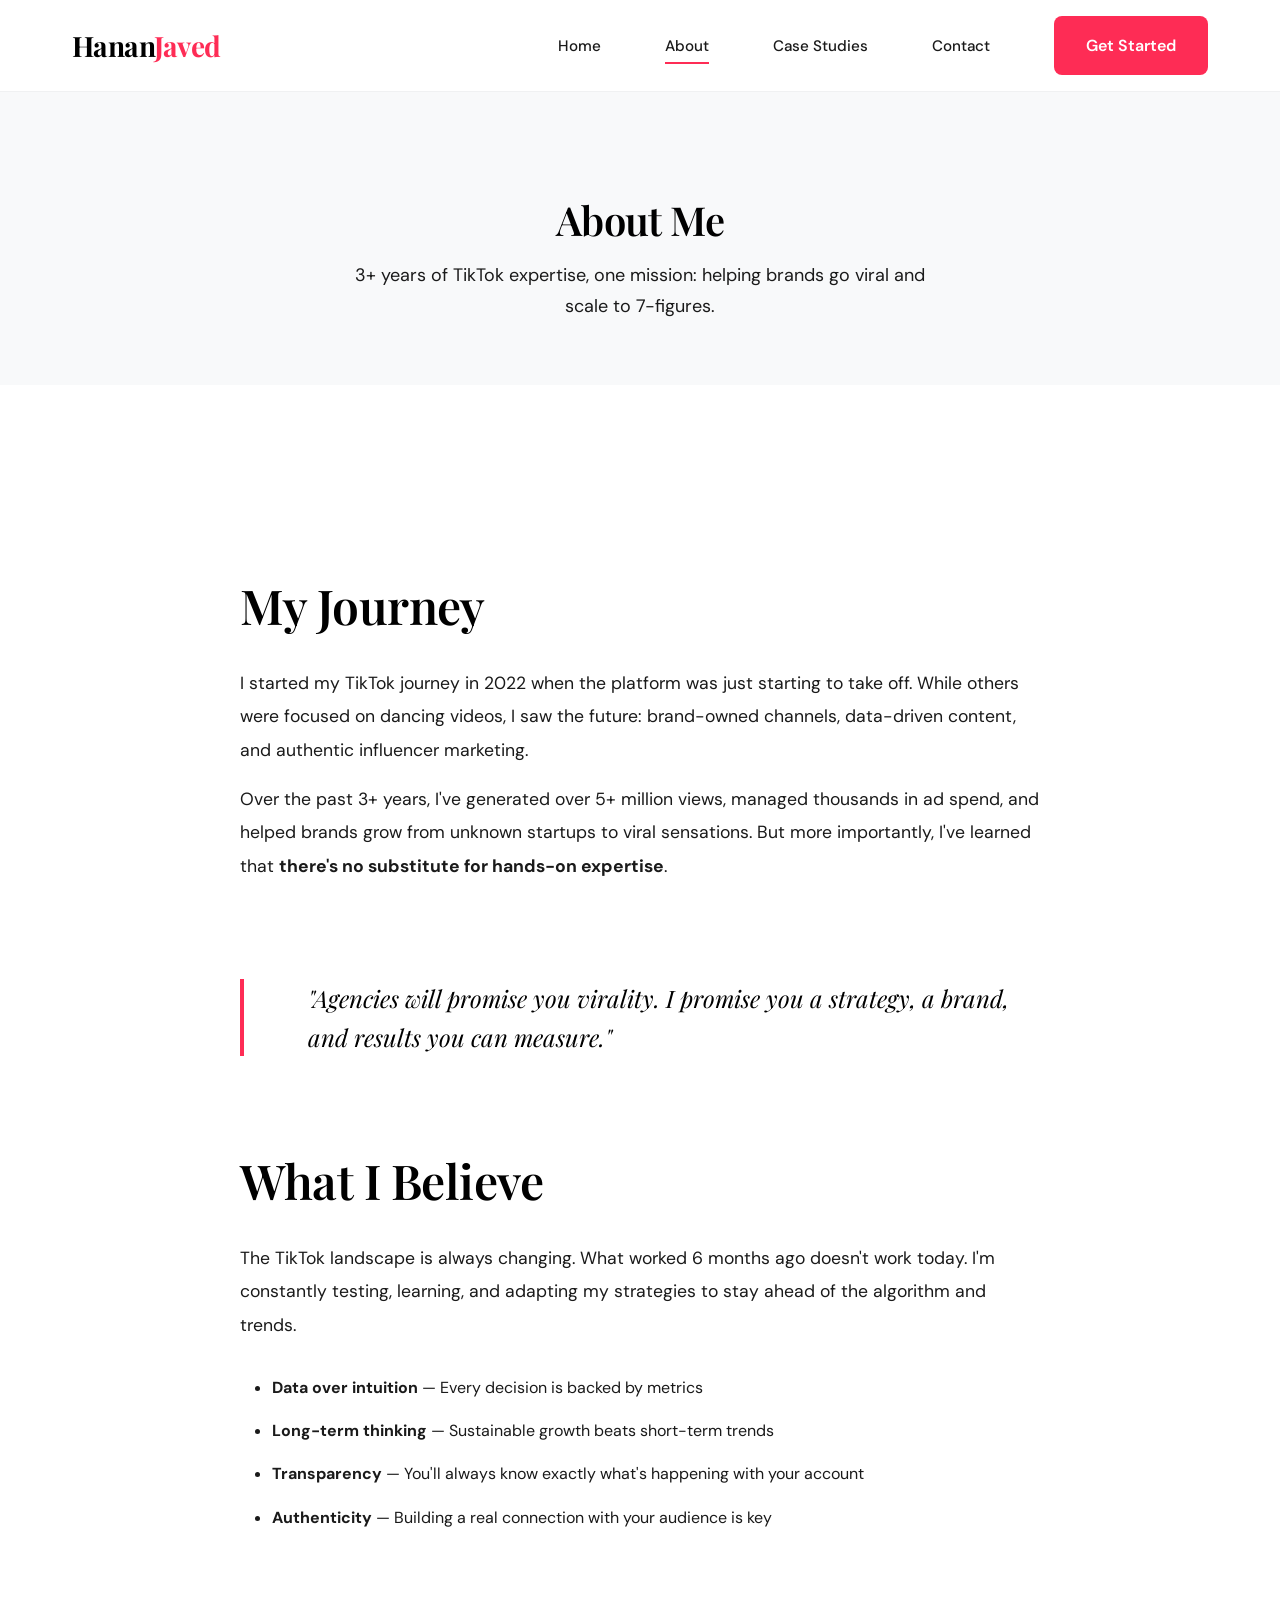
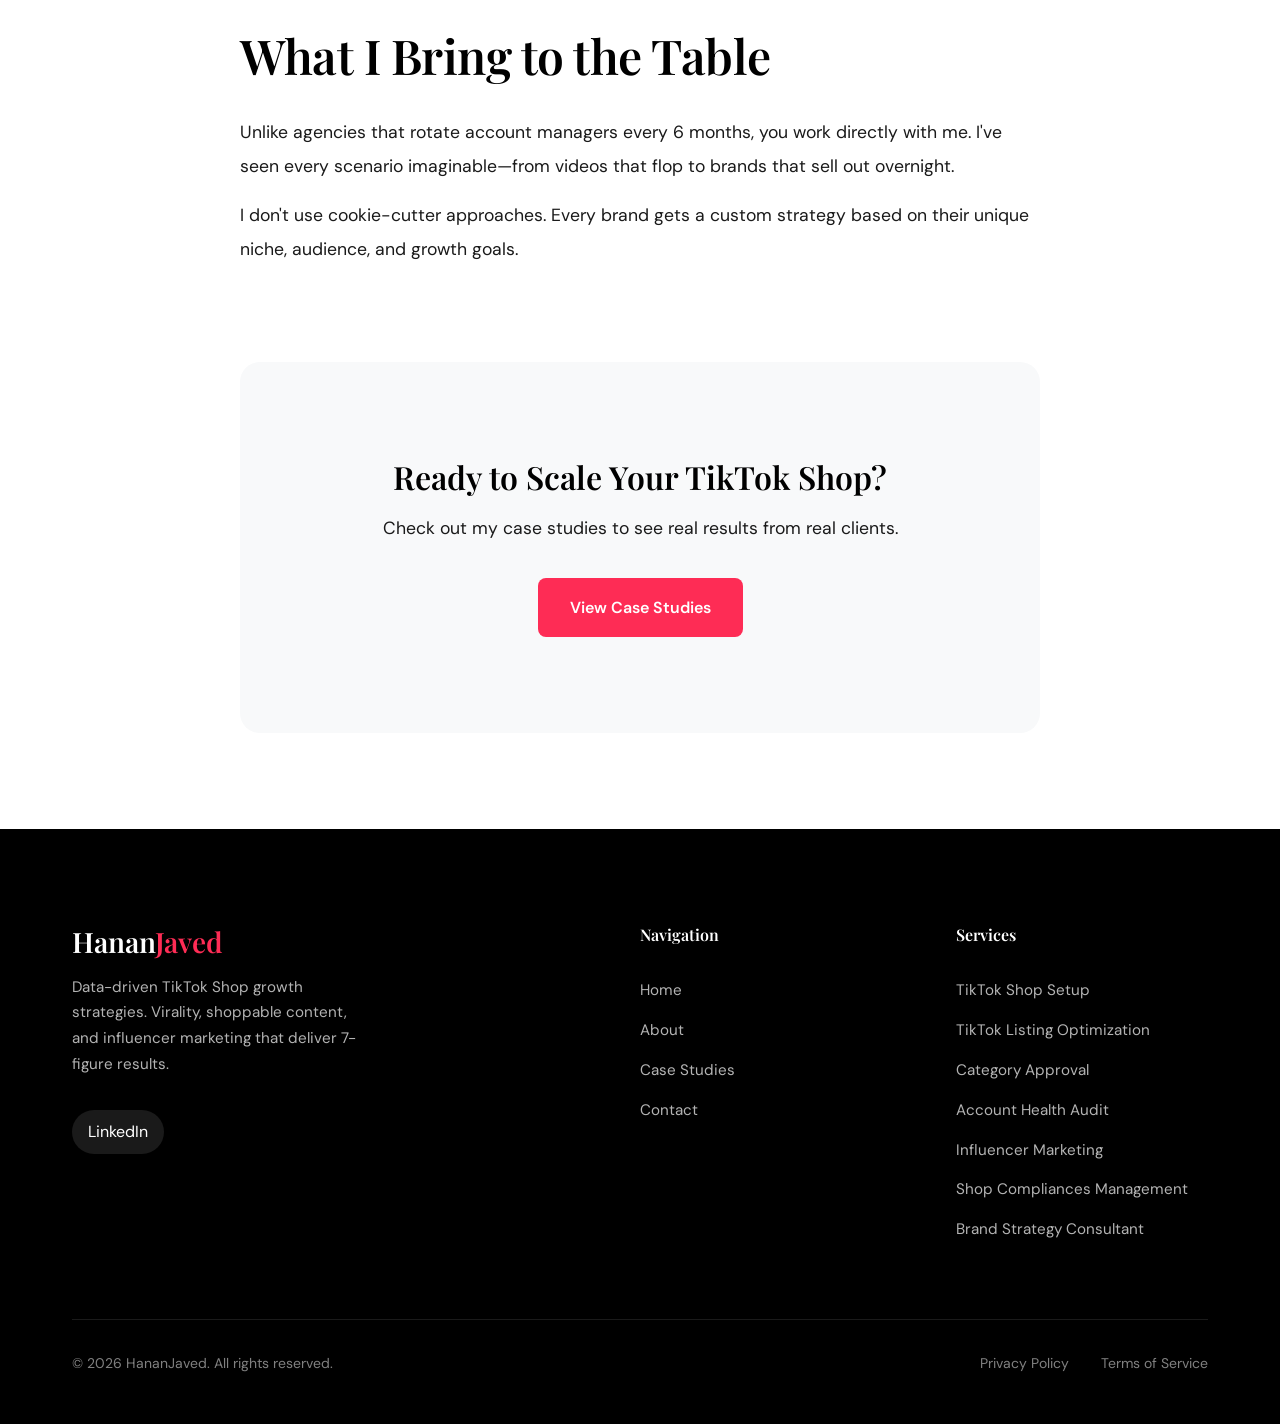
==== commit 57fb24e8: "update services and terms text" ====
--- a/about.html
+++ b/about.html
@@ -95,12 +95,13 @@
         <div class="footer__column collapsed">
           <h4 class="footer__title">Services</h4>
           <ul class="footer__links">
-            <li><a href="contact.html">Viral Content Strategy</a></li>
-            <li><a href="contact.html">Shoppable Content & Ads</a></li>
+            <li><a href="contact.html">TikTok Shop Setup</a></li>
+            <li><a href="contact.html">TikTok Listing Optimization</a></li>
+            <li><a href="contact.html">Category Approval</a></li>
+            <li><a href="contact.html">Account Health Audit</a></li>
             <li><a href="contact.html">Influencer Marketing</a></li>
-            <li><a href="contact.html">TikTok Shop Optimization</a></li>
-            <li><a href="contact.html">Brand Strategy Consulting</a></li>
-            <li><a href="contact.html">Account Health Audit</a></li>
+            <li><a href="contact.html">Shop Compliances Management</a></li>
+            <li><a href="contact.html">Brand Strategy Consultant</a></li>
           </ul>
         </div>
       </div>
--- a/styles.css
+++ b/styles.css
@@ -2081,6 +2081,16 @@
   /* Case Studies Grid */
   .case-studies__cards {
     grid-template-columns: 1fr;
+  }
+  
+  .case-card__image {
+    height: auto;
+    background-color: var(--bg-secondary);
+  }
+  
+  .case-card__image img {
+    height: auto;
+    object-fit: contain;
   }  
   /* Form Elements */
   .form-group {
@@ -2154,3 +2164,30 @@
     padding: 0.5rem;
   }
 }
+
+/* Legal Content Styles (Privacy & Terms) */
+.legal-content {
+  font-size: 13px;
+  line-height: 1.6;
+}
+
+.legal-content h1,
+.legal-content h2,
+.legal-content h3,
+.legal-content h4,
+.container--narrow h1 {
+  font-size: 16px !important;
+  margin-top: 1.5rem;
+  margin-bottom: 0.75rem;
+}
+
+.legal-content p,
+.legal-content li {
+  font-size: 13px !important;
+  margin-bottom: 0.75rem;
+}
+
+.legal-content ul {
+  margin-bottom: 1rem;
+  padding-left: 1.5rem;
+}
